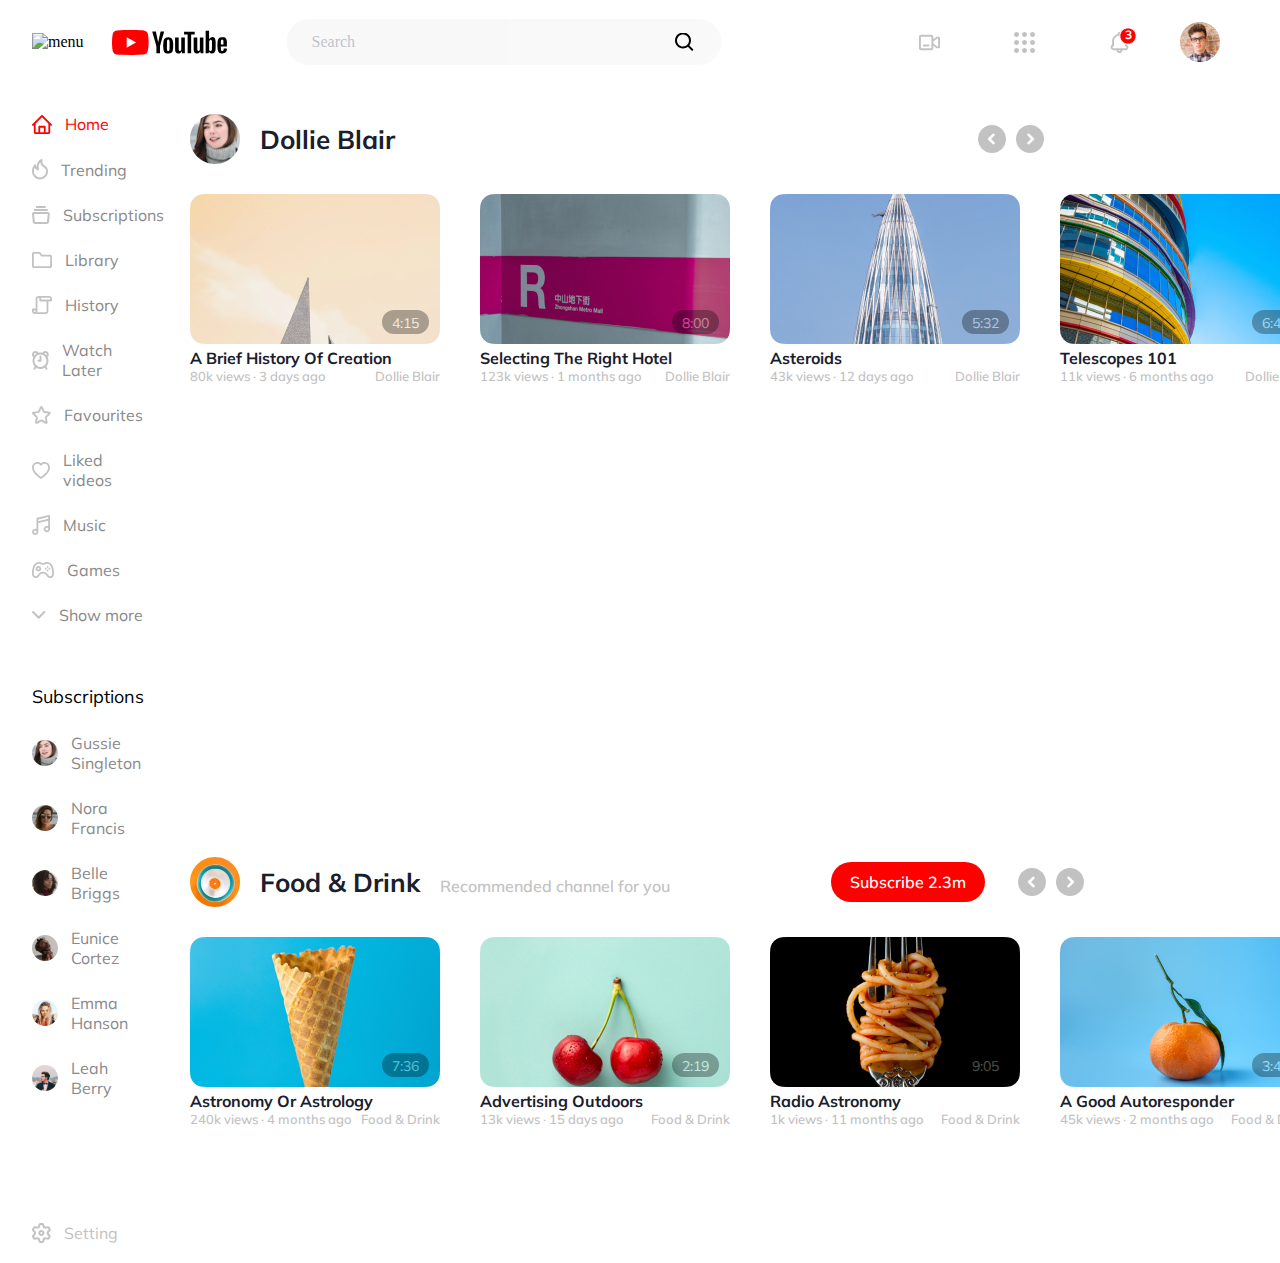
==== index.html @ 06ebadab "Rename page" ====
<!DOCTYPE html>
<html lang="en">
<head>
    <meta charset="UTF-8">
    <title>Youtube</title>
    <link rel="preconnect" href="https://fonts.googleapis.com">
    <link rel="preconnect" href="https://fonts.gstatic.com" crossorigin>
    <link href="https://fonts.googleapis.com/css2?family=Mulish:wght@300&display=swap" rel="stylesheet">
    <link rel="stylesheet" href="css/style.css">
</head>
<body>
<div class="container">
    <div class="header" id="header"></div>
    <main>
        <div class="leftBar" id="leftBar"></div>
        <div class="content">
            <div class="chanelLineContent" id="chanelLineContent"></div>
            <div class="recommendedLineContent" id="recommendedLineContent"></div>
            <div class="foodDrinkLineContent" id="foodDrinkLineContent"></div>
        </div>
    </main>
    <div class="footer" id="footer"></div>
</div>
</body>
</html>
<script src="scripts/jquery-3.4.1.js"></script>
<script>
    $(function(){
        $("#leftBar").load("html/leftBar.html");
    });
    $(function(){
        $("#chanelLineContent").load("html/ChanelLineContent.html");
    });
    $(function(){
        $("#recommendedLineContent").load("html/recommendedLineContent.html");
    });
    $(function(){
        $("#foodDrinkLineContent").load("html/FoodDrinkLineContent.html");
    });
    $(function(){
        $("#header").load("html/header.html");
    });
    $(function(){
        $("#footer").load("html/footer.html");
    });
</script>
---- css/style.css ----
body{
    margin: 0px;
}
.container{
    display: flex;
    flex-direction: column;
    gap:10px;
    min-height: 100vh;
}

main {
    flex: 1;
    overflow: hidden;
    flex-direction: row;
    gap:10px;
    display: flex;
    padding: 20px;
}
.content {
    display: flex;
    position: relative;
    margin-left: 32px;
    gap: 50px;
    flex-direction: column;
    width: 80vw;
}


/*Header style*/
.channelHeader,
.header {
    display: flex;
    align-items: center;
    background: #FFF;
    height: 84px;
    margin-left: 32px;
}

.search-container {
    position: relative;
    display: flex;
    align-items: center;
    margin-left: 59px;
}

.search-input {
    width: 830px;
    height: 44px;
    flex-shrink: 0;
    border-radius: 22px;
    border-width: 0px;
    opacity: 0.30000001192092896;
    background: #EBEBEB;
}

.search-input::placeholder {
    padding-left: 23px;
    color: #30384C;
    font-size: 16px;
    font-family: Muli;
}

.search-icon {
    position: absolute;
    top: 50%;
    right: 10px;
    transform: translateY(-50%);
    width: 19px;
    height: 19px;
    flex-shrink: 0;
    margin-right: 17px;
}
.channelHeader .icons,
.header .icons{
    display: flex;
    position: absolute;
    justify-content: space-between;
    flex-direction: row;
    width: 211px;
    height: 21px;
    right: 150px;
    flex-shrink: 0;
}
.channelHeader .icons img,
.header .icons img{
    width: 21px;
    height: 21px;
}
.channelHeader .channelName{
    display: none;
    font-family: 'Mulish', sans-serif;
    color: #19202C;
    margin-left: 10px;
    font-size: 16px;
    font-style: normal;
    font-weight: 700;
    line-height: normal;
}


.notifications{
    position: relative;
    top: 0;
    left: 0;
}
.channelHeader .icons .oval,
.header .icons .oval{
    position: absolute;
    width: 18px;
    left: 10px;
    top: -5px;
    height: 18px;
    flex-shrink: 0;
    color: #FFF;
    font-size: 12px;
    font-family: 'Mulish', sans-serif;
    font-weight: 700;
    text-indent: 6px;
}
.header .userpic,
.channelHeader .userpic{
    display: flex;
    position: absolute;
    width: 40px;
    height: 40px;
    flex-shrink: 0;
    right: 60px;
    background-image: url('../images/icons/Userpic.svg');
    background-size: cover;
}
.channelHeader .Logo{
    width: 116px;
    height: 25px;
    margin-left: 28px;
    flex-shrink: 0;
    background-image: url('../images/icons/Black.svg');
}

/*Left bar style*/
.leftBar {
    color: #898989;
    font-size: 16px;
    font-family: 'Mulish', sans-serif;
    width: 10vw;
}
.leftBar ul{
    padding-left: 12px;
    margin-top: 0px;

}
.leftBar ul div{
    margin-bottom: 25px;
    display: flex;
    position: relative;
    align-items: center;
}
.leftBar .active{
    color: #F00;
}
.leftBar img{
    margin-right: 13px;
}

.subscriptions{
    color: #000;
    font-size: 18px;
    font-family: 'Mulish', sans-serif;
    margin-top: 60px;
    padding-bottom: 100px;
    margin-left: 12px;
}
.subscriptions div{
    color: #898989;
    font-size: 16px;
    font-family: 'Mulish', sans-serif;
    position: relative;
    align-items: center;
}
.subscriptions ul{
    padding-left: 0px;
}
.subscriptions ul div{
    margin-top: 25px;
}

.leftBar .settings{
    display: flex;
    position: relative;
    align-items: center;
    bottom: 0;
    margin-left: 12px;
    color: #C2C2C2;
    font-size: 16px;
    font-family: 'Mulish', sans-serif;

}

/*First line of content*/
.chanelLineContent{
    display: flex;
    flex-direction: column;
    background: #FFF;
    width: 1700px;
    height:280px;
    color: #19202C;
    font-size: 26px;
    font-family: 'Mulish', sans-serif;
    font-weight: 700;
}
.chanelLineContent .arrows{
    display: flex;
    position: relative;
    right: -64vw;
    align-items: center;
    flex-shrink: 0;
}

.chanelLineContent .headerLine{
    display: flex;
    align-items: center;
    gap: 20px
}

.chanelLineContent .arrows img{
    width: 66px;
    height: 28px;
}

.chanelLineContent .timeline{
    position: relative;
    top:-74px;
    left: 192px;
    width: 47px;
    height: 24px;
    flex-shrink: 0;
    border-radius: 12px;
    opacity: 0.30000001192092896;
    background: #000;

}

.chanelLineContent .timeline div{
    display: flex;
    position: relative;
    color: #FFF;
    bottom: -4px;
    left: 10px;
    text-align: right;
    font-size: 14px;
    font-family: 'Mulish', sans-serif;
    font-weight: lighter;
}


.chanelLineContent img{
    width: 50px;
    height: 50px;
    flex-shrink: 0;
}

.chanelLineContent .tape{
    display: flex;
    gap:40px;
    flex-direction: row;
    min-height: 230px;
    border-radius: 14px;
    margin-top: 30px;
    color: #19202C;
    font-size: 16px;
    font-family: 'Mulish', sans-serif;
    font-weight: 700;
    width: 250px;

}
.nextVideos .tape p,
.chanelLineContent .tape div p{
    margin: 0px;
}

.chanelLineContent .tape img{
    width: 250px;
    height: 150px;

}
/*Recommended line content*/
.recommendedLineContent{
    position: relative;
    display: flex;
    flex-direction: column;
    width: 1700px;
    height: 363px;
    color: #19202C;
    font-size: 26px;
    font-family: 'Mulish', sans-serif;
    font-weight: 700;
}

.recommendedLineContent .tape{
    position: relative;
    display: flex;
    gap:40px;
    flex-direction: row;
    margin-top: 30px;
    border-radius: 14px;
    color: #19202C;
    font-size: 16px;
    font-family: 'Mulish', sans-serif;
    font-weight: 700;
    width: 250px;
}

.recommendedLineContent .tape p{
    margin: 0px;
}
.nextVideos .tape .additionalInfo,
.videoPlayer .description .additionalInfo,
.chanelLineContent .tape .additionalInfo,
.foodDrinkLineContent .tape .additionalInfo,
.recommendedLineContent .tape .additionalInfo{
    display: flex;
    position: relative;
    justify-content: space-between;
    flex-direction: row;
    color: #C2C2C2;
    font-size: 13px;
    font-family: 'Mulish', sans-serif;
    font-weight: 550;
}

.recommendedLineContent .timeline{
    position: relative;
    top:-75px;
    left: 480px;
    width: 47px;
    height: 24px;
    flex-shrink: 0;
    border-radius: 12px;
    opacity: 0.30000001192092896;
    background: #000;

}
.recommendedLineContent .timeline div{
    display: flex;
    position: relative;
    color: #FFF;
    bottom: -4px;
    left: 10px;
    text-align: right;
    font-size: 14px;
    font-family: 'Mulish', sans-serif;
    font-weight: lighter;
}
.recommendedLineContent .arrows{
    display: flex;
    position: relative;
    right: -65vw;
    align-items: center;
    flex-shrink: 0;
}

.recommendedLineContent .arrows img{
    width: 66px;
    height: 28px;
}
/*Food & Drink Line content */

.foodDrinkLineContent{
    display: flex;
    flex-direction: column;
    background: #FFF;
    width: 1700px;
    height:280px;
    color: #19202C;
    font-size: 26px;
    font-family: 'Mulish', sans-serif;
    font-weight: 700;
}
.foodDrinkLineContent .arrows{
    display: flex;
    position: relative;
    right: -41vw;
    align-items: center;
    flex-shrink: 0;
}

.foodDrinkLineContent .arrows img{
    width: 66px;
    height: 28px;
}

.foodDrinkLineContent .recommendForYou{
    display: flex;
    position: relative;
    bottom: -4px;
    color: #C2C2C2;
    font-size: 16px;
    font-weight: 550;
}

.foodDrinkLineContent .timeline{
    position: relative;
    top:-74px;
    left: 192px;
    width: 47px;
    height: 24px;
    flex-shrink: 0;
    border-radius: 12px;
    opacity: 0.30000001192092896;
    background: #000;

}
.foodDrinkLineContent .timeline div{
    display: flex;
    position: relative;
    color: #FFF;
    bottom: -4px;
    left: 10px;
    text-align: right;
    font-size: 14px;
    font-family: 'Mulish', sans-serif;
    font-weight: lighter;
}

.foodDrinkLineContent img{
    width: 50px;
    height: 50px;
    flex-shrink: 0;
}

.foodDrinkLineContent .subscribe{
    display: flex;
    position: relative;
    width: 154px;
    height: 40px;
    flex-shrink: 0;
    right: -40vw;
    border-radius: 20px;
    background: #F00;
    color: #FFF;
    text-align: center;
    align-items: center;
    font-size: 16px;
    font-family: 'Mulish', sans-serif;
    font-weight: 550;
}

.foodDrinkLineContent .subscribe div{
  margin: auto;
}
.foodDrinkLineContent .tape{
    display: flex;
    gap:40px;
    flex-direction: row;
    min-height: 230px;
    border-radius: 14px;
    margin-top: 30px;
    color: #19202C;
    font-size: 16px;
    font-family: 'Mulish', sans-serif;
    font-weight: 700;
    width: 250px;

}

.foodDrinkLineContent .tape div p{
    margin: 0px;
}

.foodDrinkLineContent .tape img{
    width: 250px;
    height: 150px;

}

/*Footer style*/
.footer {
    display: none;
    flex-direction: row;
    align-items: center;
    justify-content: space-around;
    height: 61px;
    width: 100vw;
    background: rgb(255, 255, 255);
    border-top:#F1F1F1;
    border-top-width:1px;
    border-top-style:solid;
}
.footer div{
    color: #898989;
    font-size: 10px;
    font-family: 'Mulish', sans-serif;
    display: flex;
    flex-direction: column;
    align-items: center;

}
.footer div img{
    width: 20px;
    height: 19px;
    margin-bottom: 5px;
    flex-shrink: 0;
}
/*Channel page -> channel info*/

.channelInfo {
    display: flex;
    flex-direction: column;
    gap: 10px;
}

.channelInfo .Cover{
    width: 1595px;
    height: 280px;
    flex-shrink: 0;
    border-radius: 14px;
}

.channelInfo .avatar{
    display: flex;
    align-items: center;
    width: 299px;
    height: 80px;
    flex-shrink: 0;
    color: #19202C;
    font-size: 26px;
    font-family: 'Mulish', sans-serif;
    font-weight: 700;
}
.channelInfo img{
    width: 80px;
    height: 80px;
    margin-right: 14px;
}
.channelInfo .headerInfo{
    display: flex;
    justify-content: space-between;
    margin-top: 20px;
}

.channelInfo .headerInfo .subHeaderInfo{
    display: flex;
    flex-direction: row;
    align-items: center;
}
.channelInfo .headerInfo .subHeaderInfo img{
    width: 22px;
    height: 26px;
    margin-right: 20px;
    flex-shrink: 0;
}
.channelInfo .headerInfo .subscribe{
    display: flex;
    position: relative;
    text-indent: 20px;
    width: 154px;
    height: 40px;
    flex-shrink: 0;
    border-radius: 20px;
    background: #F00;
    color: #FFF;
    text-align: center;
    align-items: center;
    font-size: 16px;
    font-family: 'Mulish', sans-serif;
    font-weight: 550;
}

/*mainChannelInfo*/

.mainChannelInfo{
    display: flex;
    flex-direction: row;
    justify-content: space-between;
    margin-top: 10px;
}
.mainChannelInfo .channelMenu{
    width: 834px;
    height: 28px;
    flex-shrink: 0;
}

.mobileChannelInfo{
    display: none;
    flex-direction: row;
    align-items: center;
    width: 85vw;
    height: 28px;
    flex-shrink: 0;
    justify-content: space-between;
    color: #000;
    font-size: 14px;
    font-style: normal;
    font-weight: 400;
    line-height: normal;
    font-family: 'Mulish', sans-serif;
    margin-top: 120px;


}
.mobileChannelInfo img{
    width: 10px;
    height: 7px;
    flex-shrink: 0;
}

.mainChannelInfo .recommendedChannels{
    height: 332px;
    width: 188px;
    flex-shrink: 0;
}

.mainChannelInfo .leftMainInfo{
    width: 1000px;
    height: 332px;
}

.mainChannelInfo .leftMainInfo .menuChannel{
    display: flex;
    flex-direction: row;
    align-items: center;
    width: 834px;
    height: 28px;
    flex-shrink: 0;
    justify-content: space-between;
    color: #000;
    font-size: 18px;
    font-family: 'Mulish', sans-serif;

}

.mainChannelInfo .leftMainInfo .menuChannel img{
    width: 19px;
    height: 19px;
    flex-shrink: 0;
}
.mobileChannelInfo .active,
.mainChannelInfo .leftMainInfo .active{
    color: #F00;
    font-weight: 700;
    border-bottom:#F00;
    border-bottom-width:2px;
    border-bottom-style:solid;

}

.mainChannelInfo .leftMainInfo .videoChannel{
    display: flex;
    flex-direction: row;
    margin-top: 54px;
    font-family: 'Mulish', sans-serif;

}

.mainChannelInfo .leftMainInfo .videoChannel img{
    width: 540px;
    height: 250px;
    margin-right: 32px;
    flex-shrink: 0;

}

.videoPlayer .description .descriptionText,
.mainChannelInfo .leftMainInfo .videoChannel .header{
    color: #19202C;
    font-size: 26px;
    font-family: 'Mulish', sans-serif;
    font-weight: 700;
    line-height: 34px;
    margin-left: 0;
}

.mainChannelInfo .leftMainInfo .videoChannel .description{
    color: #000;
    font-size: 16px;
    line-height: 22px;
}

.mainChannelInfo .leftMainInfo .videoChannel .additionalInfo{
    color: #C2C2C2;
    font-size: 16px;
    line-height: 22px;
    margin-top: 30px;
}

.mainChannelInfo .recommendedChannels{
    display: flex;
    flex-direction: column;
    gap: 30px;
    width: 188px;
    height: 260px;
    flex-shrink: 0;
    margin-right: 30px;
    color: #C2C2C2;
    font-size: 16px;
    font-family: 'Mulish', sans-serif;
}

.mainChannelInfo .recommendedChannels .recChannel{
    display: flex;
    align-items: center;
    padding-top: 10px;
    width: 183px;
    height: 50px;
    flex-shrink: 0;
}

.mainChannelInfo .recommendedChannels .recChannel img{
    width: 50px;
    height: 50px;
}
/*Video player page */

.playerContent {
    display: flex;
    flex-direction: row;
    position: relative;
    margin-left: 32px;

}

.videoPlayer .video{
    position: relative;
    display: flex;
    flex-direction: column;
    width: 1363px;
    height: 700px;
    flex-shrink: 0;
    border-radius: 14px;
    background: url("../images/player/Cover (17).png"), lightgray 50% / cover no-repeat;
}
.videoPlayer .video .progress{
    position: relative;    top: 612px;
    width: 1297px;
    height: 10px;
    margin-left: auto;
    margin-right: auto;
    border-radius: 5px;
    background: rgba(255, 255, 255, 0.20);
    flex-shrink: 0;
}

.videoPlayer .video .progress .currentProgress{
    display: flex;
    position: relative;
    width: 280px;
    height: 10px;
    flex-shrink: 0;
    border-radius: 5px;
    background: #F00;
}
.videoPlayer .video .time{
    display: flex;
    position: relative;
    flex-direction: row;
    justify-content: space-between;
    height: 28px;
    color: #FFF;
    text-align: right;
    font-size: 22px;
    font-style: normal;
    font-weight: 400;
    line-height: normal;
    font-family: 'Mulish', sans-serif;
    top: 564px;
}

.videoPlayer .video .time p{
    margin: 33px;
}

.videoPlayer .video .handlerBar{
    position: relative;
    display: flex;
    gap: 40px;
    top: 625px;
    left: 43px;
}

.videoPlayer .video .handlerBar img{
    height: 18px;
    flex-shrink: 0;
}
.videoPlayer .video .handlerBar div img{
    margin-right: 27px;
}

.videoPlayer .statistics{
    display: flex;
    position: relative;
    width: 1363px;;
    flex-direction: column;
    margin-top: 10px;
    color: #192646;
    font-size: 36px;
    font-family: 'Mulish', sans-serif;
    font-style: normal;
    font-weight: 700;
    line-height: normal;
    border-bottom:rgba(216, 216, 216, 0.50);
    border-bottom-width:1px;
    border-bottom-style:solid;
    margin-bottom: 40px;
}

.videoPlayer .statistics .additionalStatistic{
    display: flex;
    position: relative;
    flex-direction: row;
    justify-content:space-between;
    align-items: center;
    width: 1363px;
}

.videoPlayer .statistics .additionalStatistic .views{
    color: #C2C2C2;
    font-size: 20px;
    font-family: 'Mulish', sans-serif;
    font-style: normal;
    font-weight: 400;
    line-height: normal;
}

.videoPlayer .statistics .additionalStatistic .likes{
    display: flex;
    flex-direction: row;
    gap: 10px;
    color: #192646;
    font-size: 16px;
    font-family: 'Mulish', sans-serif;
    font-style: normal;
    font-weight: 400;
    line-height: normal;
}

.videoPlayer .description{
    display: flex;
    position: relative;
    flex-direction: row;
    width: 912px;
    height: 195px;
    flex-shrink: 0;
}

.videoPlayer .description img{
    width: 80px;
    height: 80px;
    flex-shrink: 0;
}

.videoPlayer .statistics .additionalStatistic .likes div{
    display: flex;
    justify-content: space-evenly;
    width: 100px;
    height: 40px;
    align-items: center;
    flex-shrink: 0;
    border-radius: 20px;
    opacity: 0.30000001192092896;
    background: #EBEBEB;
}

.videoPlayer .description .descriptionText{
    margin-left: 12px;
    gap: 20px;
}

.videoPlayer .description .descriptionText div{
    margin-bottom: 8px;
}

.usualText{
    color: #000;
    font-size: 16px;
    font-family: 'Mulish', sans-serif;
    font-style: normal;
    font-weight: 400;
    line-height: 22px;
}

.grayAverage{
    color: #C2C2C2;
    font-size: 20px;
    font-family: 'Mulish', sans-serif;
    font-style: normal;
    font-weight: 400;
    line-height: normal;
}
.videoPlayer .description .subscribe{
    position: relative;
    display: flex;
    justify-content: center;
    width: 154px;
    height: 40px;
    flex-shrink: 0;
    border-radius: 20px;
    background: #F00;
    color: #FFF;
    align-items: center;
    font-size: 16px;
    font-family: 'Mulish', sans-serif;
    font-style: normal;
    font-weight: 400;
    line-height: normal;
    left: 456px;

}

.nextVideos{
    display: flex;
    position: relative;
    flex-direction: column;
    margin-left: 40px;
    width: 367px;
    height: 1085px;
    flex-shrink: 0;
}
.nextVideos .firstLine{
    display: flex;
    position: relative;
    justify-content: space-between;
    margin-bottom: 25px;
    height: 50px;
    color: #19202C;
    font-size: 36px;
    font-family: 'Mulish', sans-serif;
    font-style: normal;
    font-weight: 700;
    line-height: normal;
}

.nextVideos .tape{
    flex-direction: row;
    width: 367px;
    gap: 10px;

}
.nextVideos .tape img{
    width: 367px;
    height: 213px;
    border-radius: 14px;
    flex-shrink: 0;
}
.nextVideos .tape   {
    color: #19202C;
    font-size: 26px;
    font-family: 'Mulish', sans-serif;
    font-style: normal;
    font-weight: 700;
    line-height: normal;
}
.nextVideos .tape .timeline{
    position: relative;
    top:-90px;
    left: 306px;
    width: 47px;
    height: 24px;
    flex-shrink: 0;
    border-radius: 12px;
    opacity: 0.30000001192092896;
    background: #000;

}
.nextVideos .tape .timeline div{
    display: flex;
    position: relative;
    color: #FFF;
    bottom: -4px;
    left: 10px;
    text-align: right;
    font-size: 14px;
    font-family: 'Mulish', sans-serif;
    font-weight: lighter;
}

@media screen and (max-width: 1500px) {
    .search-input {
        width: 430px;
    }
    .recommendedLineContent .arrows,
    .chanelLineContent .arrows{
        right: -44vw;
    }
    .foodDrinkLineContent .arrows{
        right: -12vw;
    }
    .foodDrinkLineContent .subscribe{
        right: -11vw;

    }
    .leftBar {
        margin-left: 0px;
    }
}

@media screen and (max-width: 1080px) {
    .channelHeader .icons,
    .header .icons{
        display: none;
    }
    .leftBar{
        display: none;
    }
    .channelHeader .search-container input,
    .header .search-container input{
        display: none;
    }
    .header .search-icon,
    .channelHeader .search-icon{
        left:30vw;
    }


}

@media screen and (max-width: 360px) {
    .channelHeader,
    .header{
        height: 50px;
        margin: 0px;
    }
    .channelHeader .userpic,
    .header .userpic{
        width: 30px;
        height: 30px;
        right: 25px;

    }
    .channelHeader .headerMenu,
    .header .headerMenu{
        display: none;
    }
    .channelHeader .channelName{
        display: flex;
    }
    .channelHeader .Logo{
        width: 116px;
        height: 25px;
        flex-shrink: 0;
        background-image: url('../images/icons/Black.svg');
    }
    .channelHeader .search-icon{
        left: -10px;
    }
    .header .search-icon{
        left:19px;
    }



    .channelHeader .Logo{
        width: 37px;
        height: 25px;
        flex-shrink: 0;
        background-image: url('../images/icons/Logo.svg');
    }

    .chanelLineContent {
        width: 79vw;
    }
    .chanelLineContent .tape{
        flex-direction: column;
        width:250px;
        margin: auto;
        gap: 10px;

    }

    .chanelLineContent .headerLine{
        display: none;
    }
    .recommendedLineContent{
        display: none;
    }
    .foodDrinkLineContent{
        display: none;
    }

    main {
        padding-top: 0px;
        height: 100%;
        overflow-x: hidden;
        overflow-y: scroll;
    }

    .content{
        margin-right: auto;
        margin-left: auto;
        gap: 10px;
    }

    .footer{
        display: flex;
    }

    .chanelLineContent .timeline div{
        width: 47px;
    }

    /*Channel page*/


    .channelInfo .Cover{
        width: 100vw;
        height: 100px;
        border-radius:0;
        display: flex;
        position: relative;
        top: 0px;
        left: -25px;
    }
    .mainChannelInfo{
        display: none;
    }
    .channelInfo .avatar {
        display: flex;
        position: relative;
        align-items: start;
        flex-direction: column;
        width: 260px ;
        font-size: 20px;
        top: -70px;

    }
    .channelInfo .headerInfo{
        display: flex;
        position: relative;
        flex-direction: column;
        height: 20px;
    }

    .channelInfo .headerInfo .subHeaderInfo img{
        display: none;
    }

    .channelInfo .headerInfo .subHeaderInfo{
        display: flex;
        position: relative;
        top: -10px;
    }

    .mobileChannelInfo{
        display: flex;
    }
    .channelHeader .userpic{
        width: 5px;
        height: 19px;
        flex-shrink: 0;
        background-image: url('../images/menuItems/Combined Shape.svg');
    }

    .channelInfo .headerInfo .subscribe {
        display: flex;
        position: relative;
        color: #FFF;
        font-size: 12px;
        font-style: normal;
        font-weight: 400;
        line-height: normal;
        width: 120px;
        height: 34px;
        flex-shrink: 0;
        align-items: center;
    }

    .videoPlayer .video{
        width: 320px;
        height: 180px;
        flex-shrink: 0;
        left: -10px;
        border-radius: unset;
        background: url("../images/player/Cover (22).png"), lightgray 50% / cover no-repeat;

    }

    .playerContent{
        display: flex;
        flex-direction: column;
        margin-left: auto;
        margin-right: auto;
    }

    .videoPlayer{
    width: 288px;
    }

    .videoPlayer .video .progress{
       display: none;
    }

    .videoPlayer .video .progress .currentProgress{
        display: none;
    }
    .videoPlayer .video .time{
        display: none;
    }

    .videoPlayer .video .time p{
        margin: 0px;
    }
    .videoPlayer .statistics {
        font-size: 20px;
        width: 288px;
        padding-bottom: 20px;
        margin-bottom: 20px;
    }
    .videoPlayer .description img{
        width: 50px;
        height: 50px;
        flex-shrink: 0;
    }
    .videoPlayer .description .descriptionText{
        width: 140px;
        font-size: 16px;

    }
    .videoPlayer .description {
        height: 90px;
        width: 288px;
        margin-bottom: 20px;
        border-bottom:rgba(216, 216, 216, 0.50);
        border-bottom-width:1px;
        border-bottom-style:solid;
    }

    .videoPlayer .description .subscribe{
        display: flex;
        justify-content: left;
        width: 90px;
        font-size: 15px;
        background: #ffffff;
        color: #FF0000;
        font-weight: 500;
        left: 0;
    }
    .videoPlayer .description .additionalInfo{
        font-size: 14px;
        width: 166px;
    }
    .videoPlayer .description .grayAverage,
    .videoPlayer .description .usualText{
        display: none;
    }
    .videoPlayer .statistics .additionalStatistic .likes{
        width: 70px;
        height: 30px;
    }
    .videoPlayer .statistics .additionalStatistic .likes img{
        display: none;
    }
    .videoPlayer .statistics .additionalStatistic .likes div {
        width: 70px;
        height: 30px;
        color: #192646;
        font-size: 16px;
        font-weight: 400;
    }
    .videoPlayer .statistics .additionalStatistic .views{
        font-size: 12px;

    }

    .videoPlayer .statistics .additionalStatistic{
        margin-top: 10px;
        margin-inside: 10px;
        width: 288px;
        flex-direction: column;
        align-items: start;
        gap: 10px;
    }
    .nextVideos{
        width: 288px;
        height: 899px   ;
        margin: 0;
    }
    .nextVideos div{
        width: 288px;
    }
    .nextVideos .tape .timeline{
        top:-80px;
        left: 226px;
    }
    .nextVideos .tape .timeline div{
        width: 47px;
    }
    .nextVideos .tape{
        width: 288px;
    }
    .nextVideos .firstLine{
        width: 288px;
        height: 26px;
        font-size: 20px;
    }
    .nextVideos .firstLine img{
        width: 30px;
        height: 19px;

    }
    .nextVideos .tape img{
        width: 288px;
        height: 150px;
    }
    .nextVideos .tape p{
        font-size: 16px;
    }
    .nextVideos .tape .additionalInfo p{
        font-size: 13px;
    }


}


/* End */
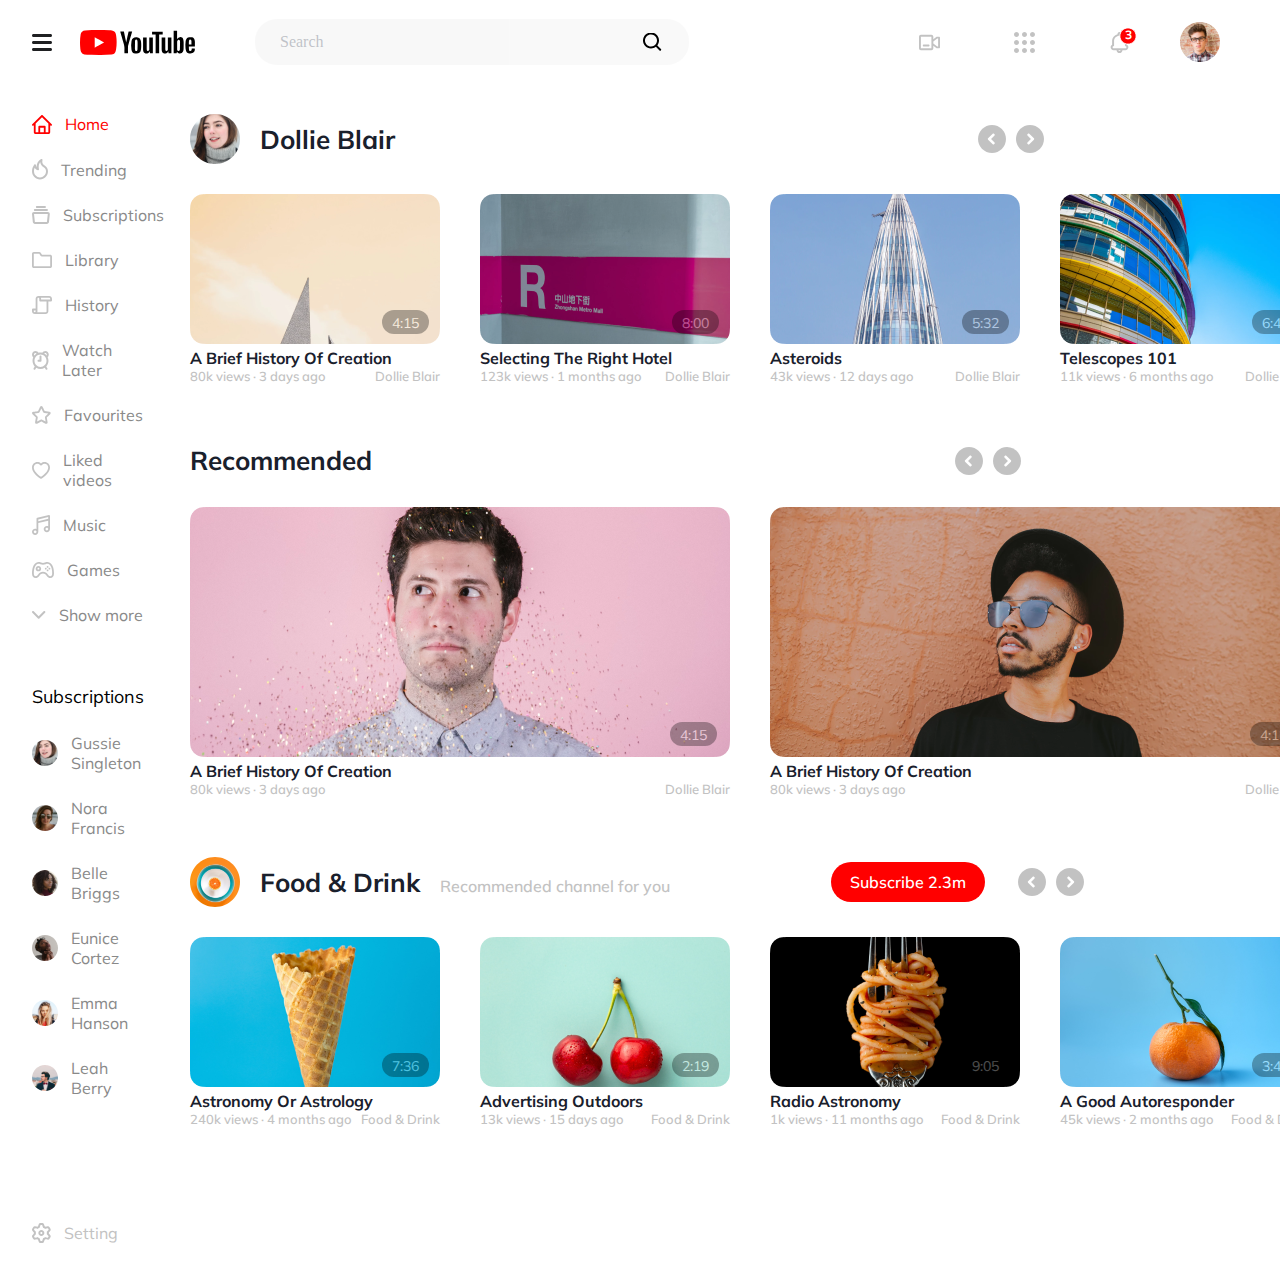
==== commit 1d3365bb: "Fix path" ====
--- a/index.html
+++ b/index.html
@@ -32,7 +32,7 @@
         $("#chanelLineContent").load("html/ChanelLineContent.html");
     });
     $(function(){
-        $("#recommendedLineContent").load("html/recommendedLineContent.html");
+        $("#recommendedLineContent").load("html/RecommendedLineContent.html");
     });
     $(function(){
         $("#foodDrinkLineContent").load("html/FoodDrinkLineContent.html");
